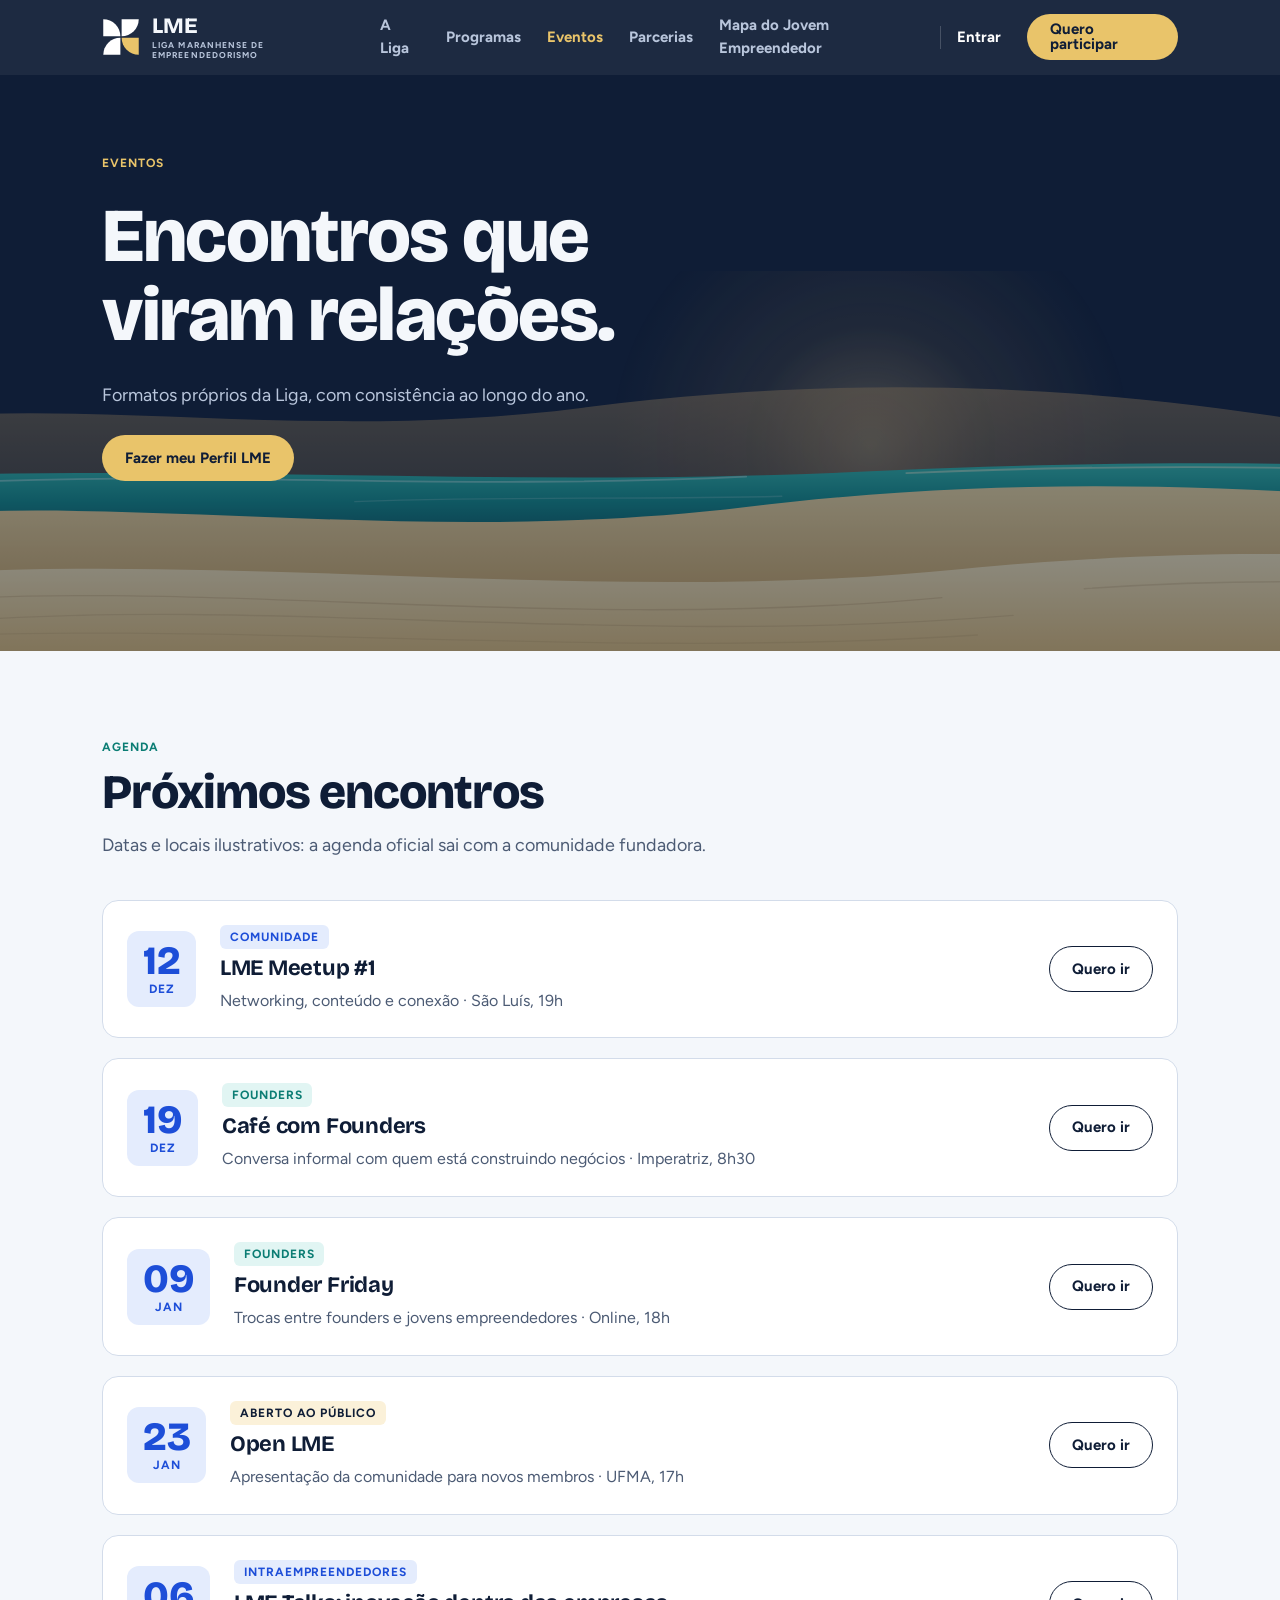
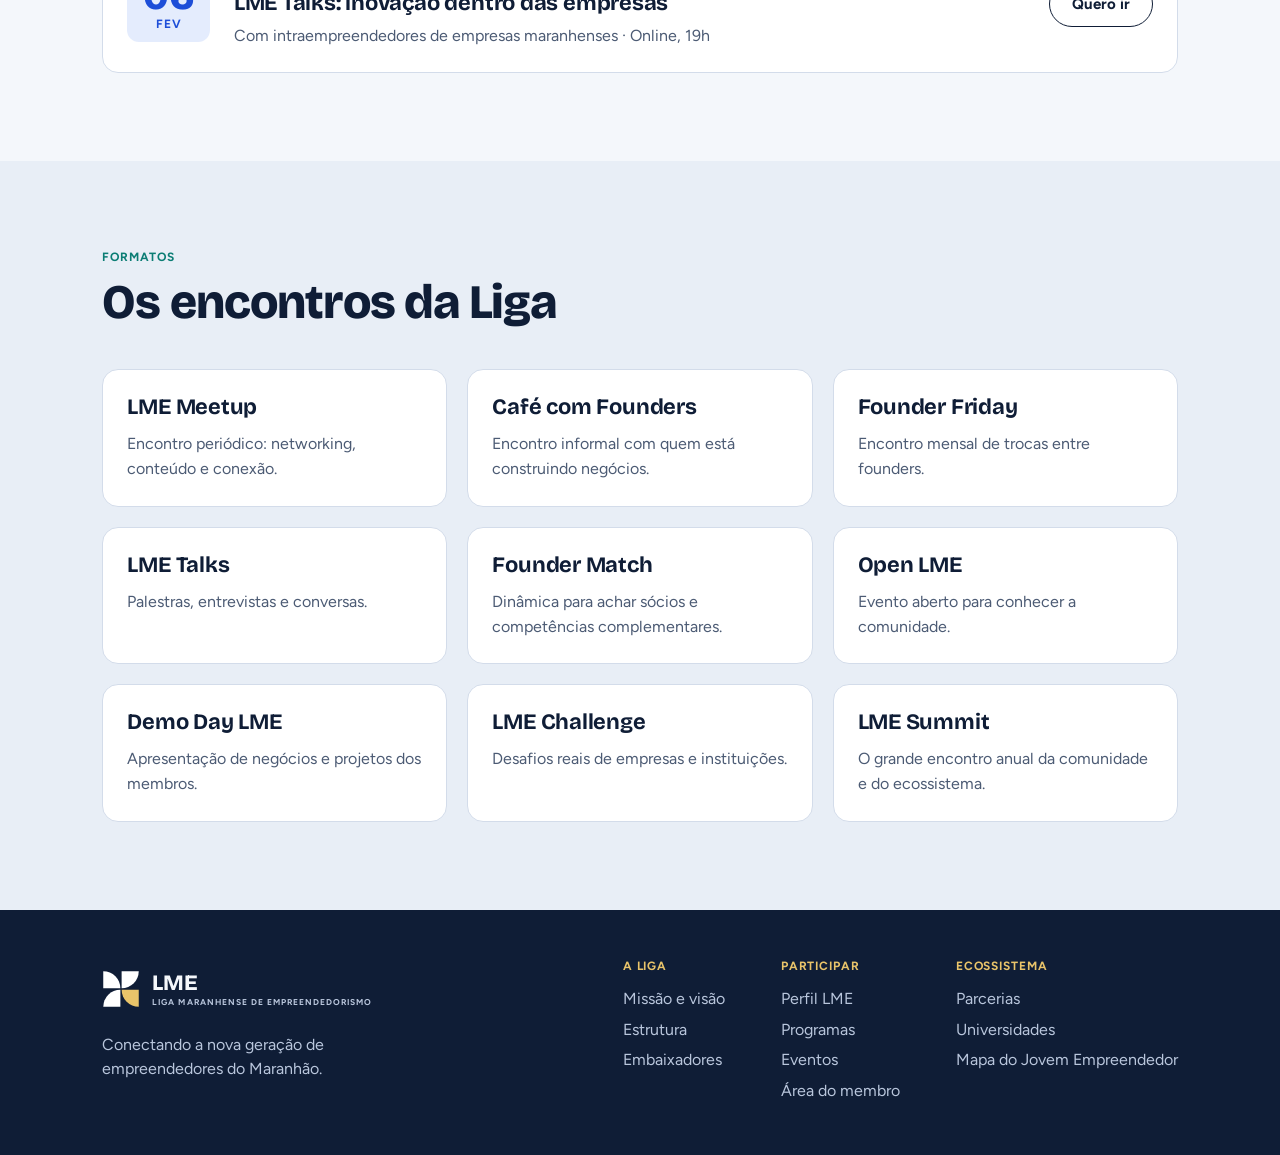
==== eventos.html @ a931ee5f "Site público e plataforma completa da LME Site público gerado a partir do Figma, com a nova marca, e" ====
<!doctype html>
<html lang="pt-BR">
<head>
<meta charset="utf-8">
<meta name="viewport" content="width=device-width, initial-scale=1">
<title>Eventos — LME</title>
<meta name="description" content="Meetups, Talks, Founder Friday, Demo Day e o LME Summit.">
<meta name="theme-color" content="#0f1d36">
<meta property="og:title" content="Eventos — LME">
<meta property="og:description" content="Meetups, Talks, Founder Friday, Demo Day e o LME Summit.">
<meta property="og:type" content="website">
<link rel="icon" href="favicon.svg" type="image/svg+xml">
<link rel="preconnect" href="https://fonts.googleapis.com">
<link rel="preconnect" href="https://fonts.gstatic.com" crossorigin>
<link rel="stylesheet" href="https://fonts.googleapis.com/css2?family=Bricolage+Grotesque:opsz,wght@12..96,700;12..96,800&family=Figtree:wght@400;700&display=swap">
<link rel="stylesheet" href="assets/lme.css">
<script src="assets/lme.js" defer></script>
</head>
<body>
<a class="skip" href="#conteudo">Pular para o conteúdo</a>
<header class="top">
  <div class="wrap">
    <a class="brand" href="index.html" aria-label="Liga Maranhense de Empreendedorismo, início"><svg class="mark" viewBox="0 0 48 48" aria-hidden="true" focusable="false"><path d="M1.6 23.2 V1.6 A21.599999999999998 21.599999999999998 0 0 1 23.2 23.2 Z" fill="#FFFFFF"/><path d="M24.8 1.6 H46.4 A21.599999999999998 21.599999999999998 0 0 1 24.8 23.2 Z" fill="#FFFFFF"/><path d="M46.4 24.8 V46.4 A21.599999999999998 21.599999999999998 0 0 1 24.8 24.8 Z" fill="#E9C46A"/><path d="M23.2 46.4 H1.6 A21.599999999999998 21.599999999999998 0 0 1 23.2 24.8 Z" fill="#FFFFFF"/></svg><span><b>LME</b><small>Liga Maranhense de Empreendedorismo</small></span></a>
    <button class="menu" type="button" aria-expanded="false" aria-controls="menu-principal" aria-label="Abrir menu"><span></span><span></span></button>
    <nav class="nav" id="menu-principal" aria-label="Principal"><a href="a-liga.html">A Liga</a><a href="programas.html">Programas</a><a href="eventos.html" aria-current="page">Eventos</a><a href="parcerias.html">Parcerias</a><a href="mapa.html">Mapa do Jovem Empreendedor</a><a class="nav-login" href="app/">Entrar</a><a class="btn sun" href="participar.html">Quero participar</a></nav>
  </div>
</header>
<main id="conteudo">
<section class="hero inner">
<div class="dunes" aria-hidden="true">
<svg class="l-sol" viewBox="0 0 2000 560" preserveAspectRatio="xMidYMax slice"><defs><radialGradient id="sol" cx="1180" cy="330" r="300" gradientUnits="userSpaceOnUse"><stop offset="0" stop-color="#F7D9A0" stop-opacity=".55"/><stop offset=".45" stop-color="#E9B96A" stop-opacity=".18"/><stop offset="1" stop-color="#E9B96A" stop-opacity="0"/></radialGradient></defs><rect width="2000" height="560" fill="url(#sol)"/></svg>
<svg class="l-fundo" viewBox="0 0 2000 560" preserveAspectRatio="xMidYMax slice"><defs><linearGradient id="fundo" x1="0" y1="250" x2="0" y2="420" gradientUnits="userSpaceOnUse"><stop offset="0" stop-color="#B89766"/><stop offset="1" stop-color="#5F5240"/></linearGradient></defs><path d="M0 312 C260 262 520 330 860 286 C1160 248 1420 262 1660 300 C1800 322 1910 300 2000 290 V560 H0Z" fill="url(#fundo)" fill-opacity=".55"/></svg>
<svg class="l-lagoa" viewBox="0 0 2000 560" preserveAspectRatio="xMidYMax slice"><defs><linearGradient id="lagoa" x1="0" y1="340" x2="0" y2="430" gradientUnits="userSpaceOnUse"><stop offset="0" stop-color="#3CC3B4"/><stop offset=".55" stop-color="#138C8A"/><stop offset="1" stop-color="#0B5D66"/></linearGradient></defs><path d="M0 368 C380 346 760 378 1180 358 C1520 342 1780 350 2000 362 V440 H0Z" fill="url(#lagoa)"/><g fill="none" stroke-linecap="round"><path d="M120 372 C420 356 700 380 1040 364" stroke="#fff" stroke-opacity=".35" stroke-width="2"/><path d="M1220 360 C1460 350 1640 352 1860 360" stroke="#FFF4D6" stroke-opacity=".45" stroke-width="2"/><path d="M600 392 C780 386 920 390 1080 386" stroke="#fff" stroke-opacity=".18" stroke-width="1.5"/></g></svg>
<svg class="l-meio" viewBox="0 0 2000 560" preserveAspectRatio="xMidYMax slice"><defs><linearGradient id="meio" x1="0" y1="360" x2="0" y2="520" gradientUnits="userSpaceOnUse"><stop offset="0" stop-color="#F1DCA6"/><stop offset="1" stop-color="#C79E5C"/></linearGradient></defs><path d="M0 418 C300 372 640 446 1040 398 C1360 360 1640 372 2000 410 V560 H0Z" fill="url(#meio)"/></svg>
<svg class="l-frente" viewBox="0 0 2000 560" preserveAspectRatio="xMidYMax slice"><defs><linearGradient id="frente" x1="0" y1="440" x2="0" y2="560" gradientUnits="userSpaceOnUse"><stop offset="0" stop-color="#F8E9C2"/><stop offset="1" stop-color="#E0BC78"/></linearGradient></defs><path d="M0 482 C420 438 840 512 1280 468 C1600 438 1820 452 2000 478 V560 H0Z" fill="url(#frente)"/><g fill="none" stroke="#8C6A3C" stroke-linecap="round" stroke-width="1.5"><path d="M80 506 C420 476 820 540 1260 500" stroke-opacity=".22"/><path d="M160 526 C520 500 900 556 1340 520" stroke-opacity=".18"/><path d="M60 546 C460 524 860 570 1300 542" stroke-opacity=".14"/><path d="M1420 490 C1620 476 1780 482 1960 498" stroke-opacity=".2"/></g></svg>
</div>
<div class="wrap"><p class="eyebrow" style="color:var(--duna)">Eventos</p><h1 class="display-xl">Encontros que viram relações.</h1><p class="lead">Formatos próprios da Liga, com consistência ao longo do ano.</p><div class="row"><a class="btn sun" href="participar.html">Fazer meu Perfil LME</a></div></div>
</section><section class="band"><div class="wrap stack"><div class="head"><p class="eyebrow">Agenda</p><h2 class="display-l">Próximos encontros</h2><p class="lead">Datas e locais ilustrativos: a agenda oficial sai com a comunidade fundadora.</p></div>
<div class="grid"><article class="card event"><div class="date"><b>12</b><span>DEZ</span></div><div class="info"><span class="badge ">Comunidade</span><h3 class="h3">LME Meetup #1</h3><p class="muted">Networking, conteúdo e conexão · São Luís, 19h</p></div><a class="btn secondary" href="participar.html">Quero ir</a></article><article class="card event"><div class="date"><b>19</b><span>DEZ</span></div><div class="info"><span class="badge lagoa">Founders</span><h3 class="h3">Café com Founders</h3><p class="muted">Conversa informal com quem está construindo negócios · Imperatriz, 8h30</p></div><a class="btn secondary" href="participar.html">Quero ir</a></article><article class="card event"><div class="date"><b>09</b><span>JAN</span></div><div class="info"><span class="badge lagoa">Founders</span><h3 class="h3">Founder Friday</h3><p class="muted">Trocas entre founders e jovens empreendedores · Online, 18h</p></div><a class="btn secondary" href="participar.html">Quero ir</a></article><article class="card event"><div class="date"><b>23</b><span>JAN</span></div><div class="info"><span class="badge duna">Aberto ao público</span><h3 class="h3">Open LME</h3><p class="muted">Apresentação da comunidade para novos membros · UFMA, 17h</p></div><a class="btn secondary" href="participar.html">Quero ir</a></article><article class="card event"><div class="date"><b>06</b><span>FEV</span></div><div class="info"><span class="badge ">Intraempreendedores</span><h3 class="h3">LME Talks: inovação dentro das empresas</h3><p class="muted">Com intraempreendedores de empresas maranhenses · Online, 19h</p></div><a class="btn secondary" href="participar.html">Quero ir</a></article></div>
</div></section>
<section class="band sunk"><div class="wrap stack"><div class="head"><p class="eyebrow">Formatos</p><h2 class="display-l">Os encontros da Liga</h2></div>
<div class="grid g3"><div class="card"><h3 class="h3">LME Meetup</h3><p class="muted">Encontro periódico: networking, conteúdo e conexão.</p></div><div class="card"><h3 class="h3">Café com Founders</h3><p class="muted">Encontro informal com quem está construindo negócios.</p></div><div class="card"><h3 class="h3">Founder Friday</h3><p class="muted">Encontro mensal de trocas entre founders.</p></div><div class="card"><h3 class="h3">LME Talks</h3><p class="muted">Palestras, entrevistas e conversas.</p></div><div class="card"><h3 class="h3">Founder Match</h3><p class="muted">Dinâmica para achar sócios e competências complementares.</p></div><div class="card"><h3 class="h3">Open LME</h3><p class="muted">Evento aberto para conhecer a comunidade.</p></div><div class="card"><h3 class="h3">Demo Day LME</h3><p class="muted">Apresentação de negócios e projetos dos membros.</p></div><div class="card"><h3 class="h3">LME Challenge</h3><p class="muted">Desafios reais de empresas e instituições.</p></div><div class="card"><h3 class="h3">LME Summit</h3><p class="muted">O grande encontro anual da comunidade e do ecossistema.</p></div></div>
</div></section>
</main>
<footer class="foot">
  <div class="wrap">
    <div style="display:grid;gap:12px;max-width:320px">
      <a class="brand" href="index.html"><svg class="mark" viewBox="0 0 48 48" aria-hidden="true" focusable="false"><path d="M1.6 23.2 V1.6 A21.599999999999998 21.599999999999998 0 0 1 23.2 23.2 Z" fill="#FFFFFF"/><path d="M24.8 1.6 H46.4 A21.599999999999998 21.599999999999998 0 0 1 24.8 23.2 Z" fill="#FFFFFF"/><path d="M46.4 24.8 V46.4 A21.599999999999998 21.599999999999998 0 0 1 24.8 24.8 Z" fill="#E9C46A"/><path d="M23.2 46.4 H1.6 A21.599999999999998 21.599999999999998 0 0 1 23.2 24.8 Z" fill="#FFFFFF"/></svg><span><b style="color:#f4f7fb">LME</b><small>Liga Maranhense de Empreendedorismo</small></span></a>
      <p>Conectando a nova geração de empreendedores do Maranhão.</p>
    </div>
    <div class="cols">
      <div><h4>A Liga</h4><ul><li><a href="a-liga.html">Missão e visão</a></li><li><a href="a-liga.html#estrutura">Estrutura</a></li><li><a href="parcerias.html#embaixadores">Embaixadores</a></li></ul></div>
      <div><h4>Participar</h4><ul><li><a href="participar.html">Perfil LME</a></li><li><a href="programas.html">Programas</a></li><li><a href="eventos.html">Eventos</a></li><li><a href="app/">Área do membro</a></li></ul></div>
      <div><h4>Ecossistema</h4><ul><li><a href="parcerias.html">Parcerias</a></li><li><a href="parcerias.html#universidades">Universidades</a></li><li><a href="mapa.html">Mapa do Jovem Empreendedor</a></li></ul></div>
    </div>
  </div>
</footer>
</body>
</html>
---- assets/lme.css ----
/* LME — tokens da página "00 Fundações" do Figma "LME — Produto completo". */
:root {
  --base: #f4f7fb;
  --surface: #ffffff;
  --sunk: #e8eef6;
  --night: #0f1d36;
  --ink: #0f1d36;
  --muted: #4c5b74;
  --on-night: #f4f7fb;
  --on-night-muted: #b9c6dc;
  --line: #d3dcea;
  --azulejo: #1d4ed8;
  --azulejo-hover: #1740b5;
  --azulejo-soft: #e4ecfd;
  --lagoa: #0e9f93;
  --lagoa-text: #0b7d74;
  --lagoa-soft: #e1f5f3;
  --duna: #e9c46a;
  --duna-hover: #ddb255;
  --duna-soft: #fbf1d9;
  --error: #a12626;
  --display: "Bricolage Grotesque", "Segoe UI", system-ui, sans-serif;
  --body: "Figtree", "Segoe UI", system-ui, sans-serif;
  --gutter: max(20px, min(160px, 8vw));
  --r: 16px;
  color-scheme: light;
}
* { box-sizing: border-box; }
html { scroll-behavior: smooth; }
body { margin: 0; background: var(--base); color: var(--ink); font: 400 16px/1.55 var(--body); overflow-x: hidden; }
img, svg { display: block; max-width: 100%; }
a { color: inherit; }
h1, h2, h3, p { margin: 0; }
h1, h2, h3 { font-family: var(--display); letter-spacing: -0.02em; line-height: 1.08; text-wrap: balance; }
ul { margin: 0; padding: 0; list-style: none; }
:focus-visible { outline: 3px solid var(--duna); outline-offset: 3px; border-radius: 6px; }
.skip { position: absolute; left: 16px; top: -60px; z-index: 50; background: var(--duna); color: var(--ink); padding: 10px 16px; border-radius: 999px; font-weight: 700; }
.skip:focus { top: 16px; }

/* Type */
.eyebrow { font: 700 12px/16px var(--body); letter-spacing: 0.08em; text-transform: uppercase; color: var(--lagoa-text); }
.dark .eyebrow { color: var(--duna); }
.display-xl { font-weight: 800; font-size: clamp(42px, 6.2vw, 76px); line-height: 1.04; }
.display-l { font-weight: 800; font-size: clamp(32px, 4vw, 48px); }
.h2 { font-weight: 700; font-size: clamp(26px, 2.6vw, 32px); line-height: 1.18; }
.h3 { font-weight: 700; font-size: 22px; line-height: 1.27; letter-spacing: -0.01em; }
.h4 { font: 700 17px/1.4 var(--body); letter-spacing: 0; }
.lead { font-size: clamp(17px, 1.4vw, 18px); line-height: 1.6; color: var(--muted); max-width: 62ch; }
.muted { color: var(--muted); }
.small { font-size: 14px; line-height: 1.45; }
.dark .lead, .dark .muted { color: var(--on-night-muted); }

/* Layout */
.band { padding: 88px var(--gutter); position: relative; }
.band.sunk { background: var(--sunk); }
.band.dark { background: var(--night); color: var(--on-night); }
.band.sun { background: var(--duna-soft); }
.wrap { max-width: 1120px; margin: 0 auto; }
.stack { display: grid; gap: 40px; }
.head { display: grid; gap: 12px; }
.grid { display: grid; gap: 20px; }
.g2 { grid-template-columns: repeat(2, minmax(0, 1fr)); }
.g3 { grid-template-columns: repeat(3, minmax(0, 1fr)); }
.g4 { grid-template-columns: repeat(4, minmax(0, 1fr)); }
.g5 { grid-template-columns: repeat(5, minmax(0, 1fr)); }
.row { display: flex; flex-wrap: wrap; gap: 12px; align-items: center; }

/* Header */
.top { position: sticky; top: 0; z-index: 30; background: rgba(15, 29, 54, 0.94); backdrop-filter: blur(10px); -webkit-backdrop-filter: blur(10px); color: var(--on-night); padding: 14px var(--gutter); }
.top .wrap { display: flex; align-items: center; justify-content: space-between; gap: 20px; }
.brand { display: inline-flex; align-items: center; gap: 12px; text-decoration: none; }
.brand .mark { width: 38px; height: 38px; flex: none; }
.brand b { display: block; font: 800 22px/1 var(--display); letter-spacing: -0.02em; }
.brand small { display: block; margin-top: 3px; font: 700 8.5px/1.2 var(--body); letter-spacing: 0.12em; text-transform: uppercase; color: var(--on-night-muted); }
.nav { display: flex; align-items: center; gap: 26px; }
.nav a:not(.btn) { color: var(--on-night-muted); text-decoration: none; font-weight: 700; font-size: 15px; transition: color .15s; }
.nav a:not(.btn):hover, .nav a[aria-current="page"] { color: var(--duna); }
.nav a.nav-login { color: #fff; padding-left: 16px; border-left: 1px solid rgba(255, 255, 255, .18); }
.nav a.nav-login:hover { color: var(--duna); }
.menu { display: none; background: none; border: 0; color: var(--on-night); width: 44px; height: 44px; cursor: pointer; }
.menu span { display: block; width: 22px; height: 2px; margin: 5px auto; background: currentColor; border-radius: 2px; transition: transform .2s; }

/* Buttons (variantes do componente Button, com o hover do Figma) */
.btn { display: inline-flex; align-items: center; justify-content: center; gap: 8px; min-height: 46px; padding: 0 22px; border-radius: 999px; font: 700 15px/1 var(--body); text-decoration: none; border: 1.5px solid transparent; cursor: pointer; transition: background-color .16s ease-out, box-shadow .16s ease-out, transform .16s ease-out; }
.btn.primary { background: var(--azulejo); color: #fff; }
.btn.primary:hover { background: var(--azulejo-hover); box-shadow: 0 6px 16px -4px rgba(29, 78, 216, .45); }
.btn.sun { background: var(--duna); color: var(--ink); }
.btn.sun:hover { background: var(--duna-hover); box-shadow: 0 6px 16px -4px rgba(184, 134, 46, .45); }
.btn.secondary { border-color: var(--ink); color: var(--ink); background: transparent; }
.btn.secondary:hover { background: var(--sunk); }
.btn.on-night { border-color: var(--on-night); color: var(--on-night); background: transparent; }
.btn.on-night:hover { background: rgba(255, 255, 255, .12); }
.btn:active { transform: translateY(1px); }
.btn[disabled] { opacity: .6; cursor: progress; }

/* Hero + dunas */
.hero { background: var(--night); color: var(--on-night); padding: 104px var(--gutter) 250px; position: relative; overflow: hidden; isolation: isolate; }
.hero.inner { padding: 80px var(--gutter) 170px; }
.hero .wrap { display: grid; gap: 26px; justify-items: start; position: relative; z-index: 1; }
.hero h1 { max-width: 15ch; }
.hero.inner h1 { max-width: 20ch; }
.hero .lead { color: var(--on-night-muted); }
.facts { display: flex; flex-wrap: wrap; gap: 8px 28px; color: var(--on-night-muted); font-size: 14px; }
.facts span::before { content: ""; display: inline-block; width: 7px; height: 7px; margin-right: 8px; border-radius: 50%; background: var(--lagoa); vertical-align: 1px; }
.dunes { position: absolute; inset: auto 0 0 0; height: 560px; z-index: -1; pointer-events: none; }
.hero.inner .dunes { height: 380px; opacity: .55; }
.dunes svg { position: absolute; bottom: 0; left: -14%; width: 139%; max-width: none; height: 100%; will-change: transform; }
@keyframes drift-1 { to { transform: translateX(-1.4%); } }
@keyframes drift-2 { to { transform: translateX(-2.6%); } }
@keyframes drift-3 { to { transform: translateX(-4.2%); } }
@keyframes drift-4 { to { transform: translateX(-6.6%); } }
@keyframes glow { to { transform: translateY(-2.5%); opacity: 1; } }
.dunes .l-sol { opacity: .85; animation: glow 7s ease-in-out infinite alternate; }
.dunes .l-fundo { animation: drift-1 7s ease-in-out infinite alternate; }
.dunes .l-lagoa { animation: drift-2 7s ease-in-out infinite alternate; }
.dunes .l-meio { animation: drift-3 7s ease-in-out infinite alternate; }
.dunes .l-frente { animation: drift-4 7s ease-in-out infinite alternate; }
/* Entrada: o texto do hero aparece e sobe 28 px em 0,8 s */
@keyframes enter { from { opacity: 0; transform: translateY(28px); } }
.hero .wrap > * { animation: enter .8s cubic-bezier(.2, .7, .2, 1) both; }
.hero .wrap > :nth-child(2) { animation-delay: .06s; }
.hero .wrap > :nth-child(3) { animation-delay: .12s; }
.hero .wrap > :nth-child(n+4) { animation-delay: .18s; }

/* Cards */
.card { background: var(--surface); border: 1px solid var(--line); border-radius: var(--r); padding: 24px; display: grid; gap: 10px; align-content: start; transition: border-color .2s, box-shadow .2s, transform .2s; }
a.card { text-decoration: none; }
a.card:hover { border-color: var(--azulejo); box-shadow: 0 10px 28px -16px rgba(15, 29, 54, .35); transform: translateY(-2px); }
.card .h3.blue, .verb { color: var(--azulejo); }
.verb { font: 800 clamp(32px, 3.4vw, 48px)/1 var(--display); letter-spacing: -0.02em; }
.badge { display: inline-flex; width: fit-content; max-width: 100%; padding: 4px 10px; border-radius: 6px; font: 700 12px/16px var(--body); letter-spacing: .08em; text-transform: uppercase; background: var(--azulejo-soft); color: var(--azulejo); }
.badge.lagoa { background: var(--lagoa-soft); color: var(--lagoa-text); }
.badge.duna { background: var(--duna-soft); color: var(--ink); }
.tag { display: inline-flex; padding: 5px 12px; border-radius: 999px; background: var(--sunk); font-size: 14px; }
.core { background: var(--azulejo); color: #fff; border-color: transparent; padding: 32px; position: relative; overflow: hidden; }
.core p { color: #fff; opacity: .92; font-size: 18px; }
.pillars { display: grid; grid-template-columns: minmax(0, .9fr) minmax(0, 2fr); gap: 20px; }
.check li { display: flex; gap: 10px; padding: 4px 0; }
.check li::before { content: "✓"; color: var(--lagoa); font-weight: 700; }
.quote { font: 700 clamp(22px, 2.4vw, 30px)/1.3 var(--display); letter-spacing: -0.01em; max-width: 34ch; }

/* Eventos */
.event { display: flex; gap: 24px; align-items: center; }
.date { display: grid; justify-items: center; padding: 10px 16px; border-radius: 12px; background: var(--azulejo-soft); color: var(--azulejo); flex: none; }
.date b { font: 800 40px/1 var(--display); letter-spacing: -0.02em; }
.date span { font: 700 12px/16px var(--body); letter-spacing: .08em; }
.event .info { flex: 1; min-width: 0; display: grid; gap: 6px; }

/* Forms */
.form { background: var(--surface); border: 1px solid var(--line); border-radius: 20px; padding: 32px; display: grid; gap: 22px; min-width: 0; color: var(--ink); }
fieldset { border: 0; padding: 0; margin: 0; display: grid; gap: 14px; min-width: 0; }
legend { font: 700 20px/1.2 var(--display); padding: 0; margin-bottom: 4px; }
.field { display: grid; gap: 6px; min-width: 0; align-content: start; }
label, .label { font-weight: 700; font-size: 15px; }
.opt { font-weight: 400; color: var(--muted); }
input[type=text], input[type=email], input[type=tel], input[type=number], select, textarea { width: 100%; font: 400 16px/1.4 var(--body); color: var(--ink); background: var(--base); border: 1.5px solid var(--line); border-radius: 10px; padding: 11px 13px; }
textarea { min-height: 88px; resize: vertical; }
input:focus, select:focus, textarea:focus { outline: none; border-color: var(--azulejo); box-shadow: 0 0 0 3px rgba(29, 78, 216, .2); }
[aria-invalid="true"] { border-color: var(--error) !important; }
.err { color: var(--error); font-size: 14px; font-weight: 700; }
.help { font-size: 14px; color: var(--muted); }
.two { display: grid; grid-template-columns: 1fr 1fr; gap: 14px; }
.chips { display: grid; grid-template-columns: 1fr 1fr; gap: 10px; }
.chip { display: flex; gap: 10px; align-items: flex-start; padding: 12px 14px; border: 1.5px solid var(--line); border-radius: 12px; background: var(--base); cursor: pointer; }
.chip input { margin-top: 3px; width: 18px; height: 18px; accent-color: var(--azulejo); flex: none; }
.chip:has(input:checked) { border-color: var(--azulejo); background: var(--azulejo-soft); }
.chip b { display: block; font-size: 15px; }
.chip span span { font-size: 13.5px; color: var(--muted); }
.consent { display: flex; gap: 10px; align-items: flex-start; font-size: 15px; }
.consent input { margin-top: 3px; width: 18px; height: 18px; accent-color: var(--azulejo); flex: none; }
.status { padding: 14px 16px; border-radius: 12px; font-weight: 700; font-size: 15px; }
.status.ok { background: var(--lagoa-soft); color: var(--lagoa-text); }
.status.bad { background: #fdecec; color: var(--error); }
.status.info { background: var(--sunk); }
.split { display: grid; grid-template-columns: minmax(0, .8fr) minmax(0, 1.2fr); gap: 56px; align-items: start; }
.steps li { display: flex; gap: 14px; align-items: flex-start; }
.steps .n { width: 32px; height: 32px; flex: none; display: grid; place-items: center; border-radius: 50%; background: var(--azulejo); color: #fff; font-weight: 700; }

/* Footer */
.foot { background: var(--night); color: var(--on-night-muted); padding: 48px var(--gutter); }
.foot .wrap { display: flex; flex-wrap: wrap; justify-content: space-between; gap: 32px; }
.foot .cols { display: flex; flex-wrap: wrap; gap: 56px; }
.foot h4 { margin: 0 0 10px; font: 700 12px/16px var(--body); letter-spacing: .08em; text-transform: uppercase; color: var(--duna); }
.foot li { padding: 3px 0; }
.foot a { text-decoration: none; }
.foot a:hover { color: var(--on-night); }

@media (max-width: 1000px) {
  .g4, .g5 { grid-template-columns: repeat(2, minmax(0, 1fr)); }
  .pillars, .split { grid-template-columns: minmax(0, 1fr); }
}
@media (max-width: 760px) {
  .band { padding-block: 64px; }
  .hero { padding-top: 56px; padding-bottom: 170px; }
  .dunes { height: 300px; }
  .hero.inner .dunes { height: 220px; }
  .g2, .g3, .g4, .g5, .two, .chips { grid-template-columns: minmax(0, 1fr); }
  .menu { display: block; }
  .nav { display: none; position: absolute; top: 100%; left: 0; right: 0; flex-direction: column; align-items: stretch; gap: 0; padding: 8px var(--gutter) 20px; background: var(--night); }
  .nav.open { display: flex; }
  .nav a:not(.btn) { padding: 13px 0; border-bottom: 1px solid rgba(255, 255, 255, .08); font-size: 16px; }
  .nav .btn { margin-top: 14px; }
  .nav a.nav-login { padding-left: 0; border-left: 0; }
  .top[data-open="true"] .menu span:first-child { transform: translateY(3.5px) rotate(45deg); }
  .top[data-open="true"] .menu span:last-child { transform: translateY(-3.5px) rotate(-45deg); }
  .brand small { display: none; }
  .row .btn, .hero .btn { flex: 1 1 100%; }
  .event { flex-wrap: wrap; }
  .form { padding: 22px; }
}
@media (prefers-reduced-motion: reduce) {
  html { scroll-behavior: auto; }
  *, *::before, *::after { animation: none !important; transition: none !important; }
}
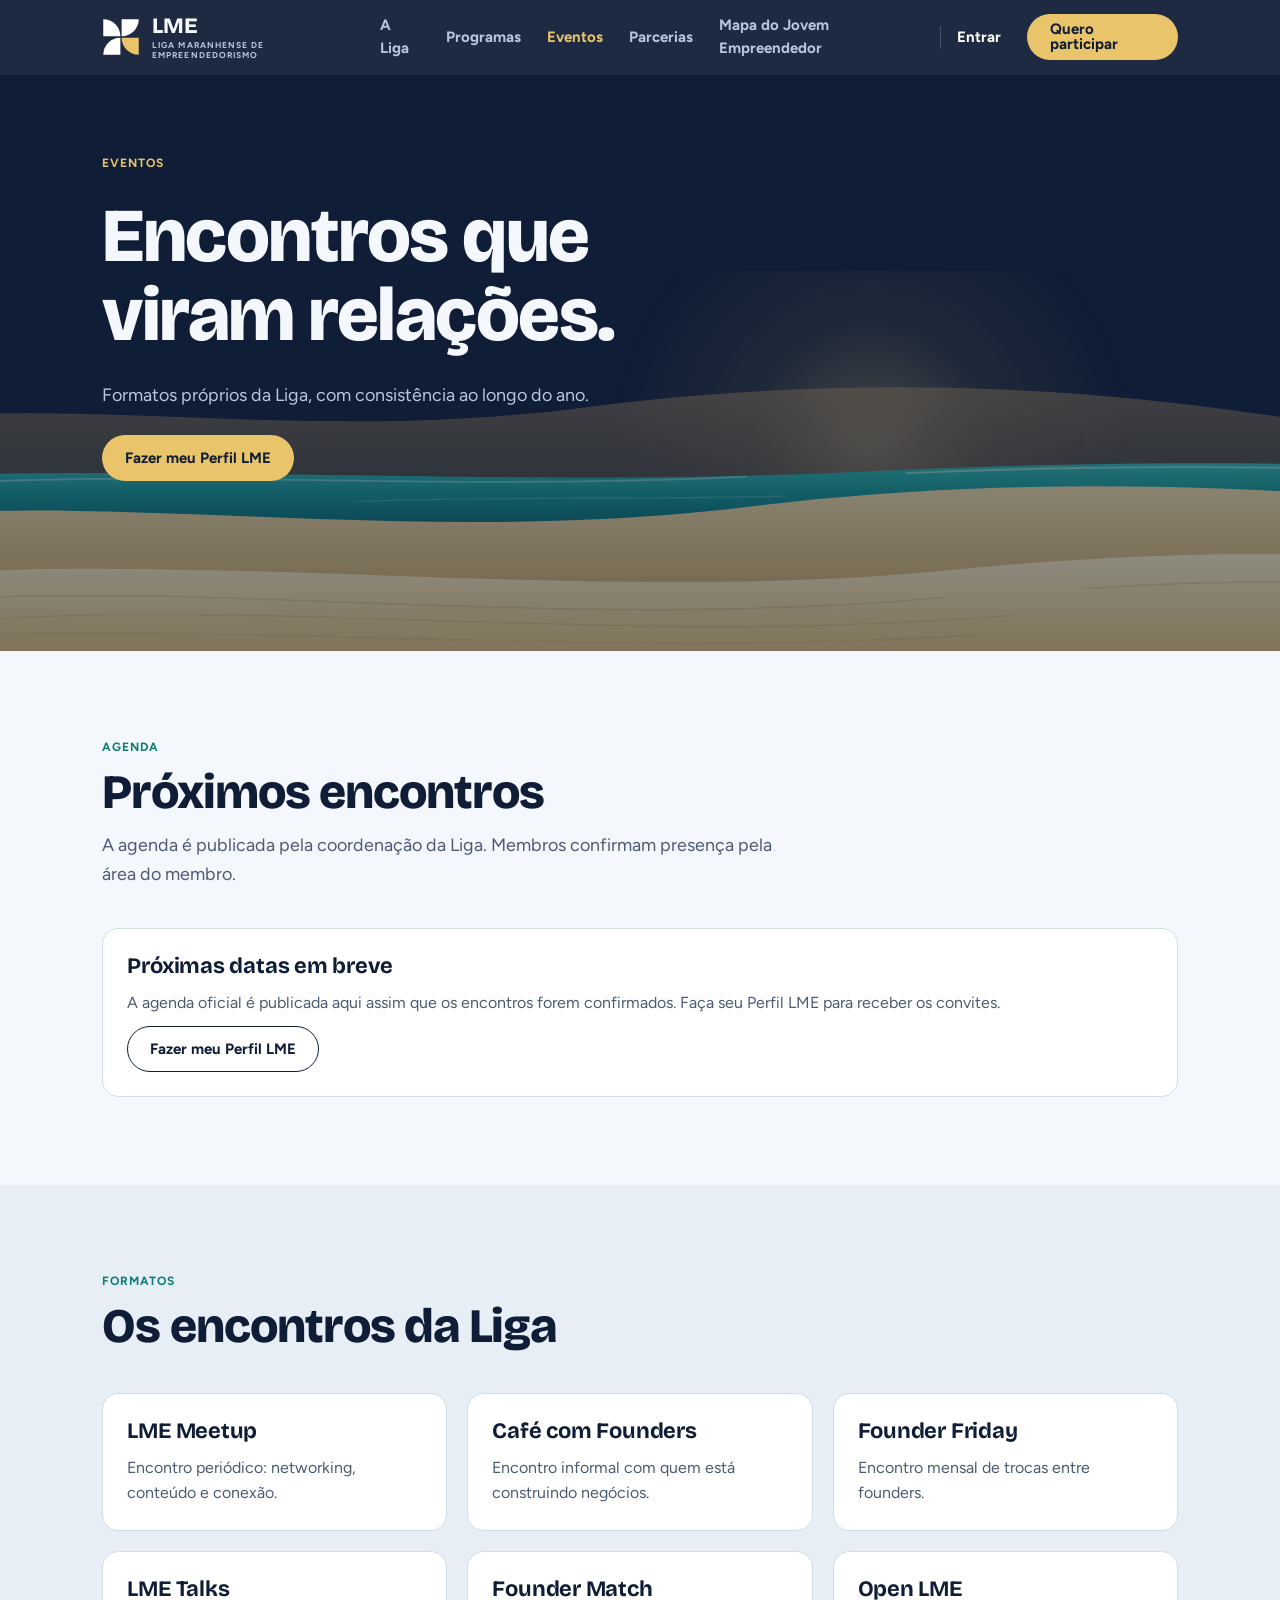
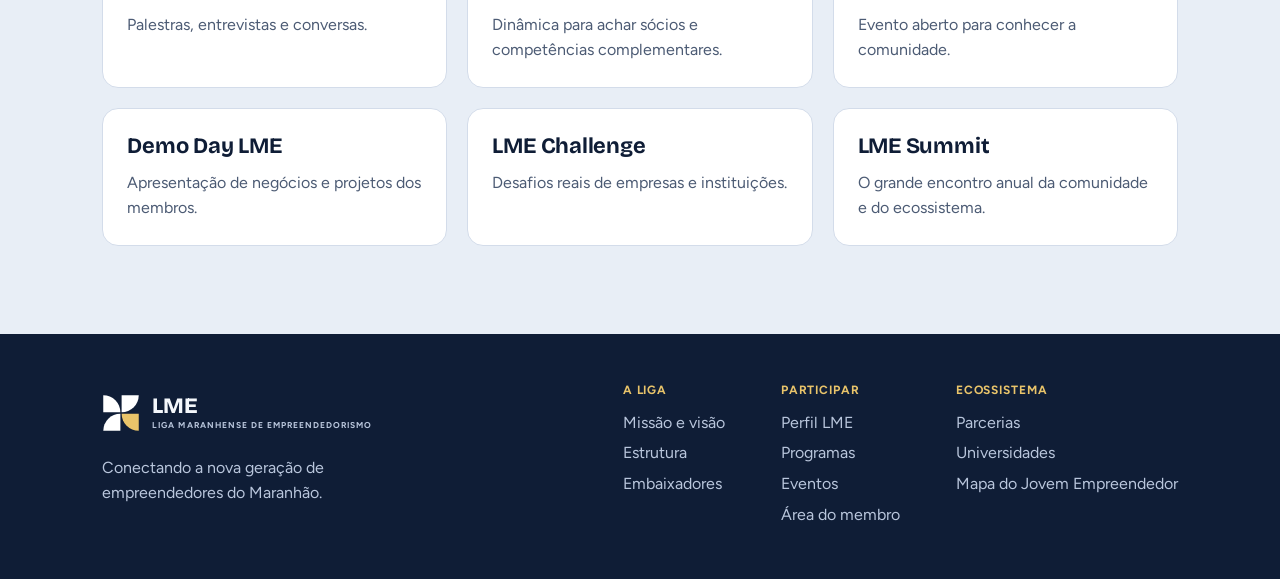
==== commit 5266150f: "Remove dados fictícios e prepara o app para o Supabase - Sem modo demonstração: o app publicado usa " ====
--- a/eventos.html
+++ b/eventos.html
@@ -15,6 +15,7 @@
 <link rel="stylesheet" href="https://fonts.googleapis.com/css2?family=Bricolage+Grotesque:opsz,wght@12..96,700;12..96,800&family=Figtree:wght@400;700&display=swap">
 <link rel="stylesheet" href="assets/lme.css">
 <script src="assets/lme.js" defer></script>
+<script type="module" src="assets/agenda.js"></script>
 </head>
 <body>
 <a class="skip" href="#conteudo">Pular para o conteúdo</a>
@@ -35,8 +36,8 @@
 <svg class="l-frente" viewBox="0 0 2000 560" preserveAspectRatio="xMidYMax slice"><defs><linearGradient id="frente" x1="0" y1="440" x2="0" y2="560" gradientUnits="userSpaceOnUse"><stop offset="0" stop-color="#F8E9C2"/><stop offset="1" stop-color="#E0BC78"/></linearGradient></defs><path d="M0 482 C420 438 840 512 1280 468 C1600 438 1820 452 2000 478 V560 H0Z" fill="url(#frente)"/><g fill="none" stroke="#8C6A3C" stroke-linecap="round" stroke-width="1.5"><path d="M80 506 C420 476 820 540 1260 500" stroke-opacity=".22"/><path d="M160 526 C520 500 900 556 1340 520" stroke-opacity=".18"/><path d="M60 546 C460 524 860 570 1300 542" stroke-opacity=".14"/><path d="M1420 490 C1620 476 1780 482 1960 498" stroke-opacity=".2"/></g></svg>
 </div>
 <div class="wrap"><p class="eyebrow" style="color:var(--duna)">Eventos</p><h1 class="display-xl">Encontros que viram relações.</h1><p class="lead">Formatos próprios da Liga, com consistência ao longo do ano.</p><div class="row"><a class="btn sun" href="participar.html">Fazer meu Perfil LME</a></div></div>
-</section><section class="band"><div class="wrap stack"><div class="head"><p class="eyebrow">Agenda</p><h2 class="display-l">Próximos encontros</h2><p class="lead">Datas e locais ilustrativos: a agenda oficial sai com a comunidade fundadora.</p></div>
-<div class="grid"><article class="card event"><div class="date"><b>12</b><span>DEZ</span></div><div class="info"><span class="badge ">Comunidade</span><h3 class="h3">LME Meetup #1</h3><p class="muted">Networking, conteúdo e conexão · São Luís, 19h</p></div><a class="btn secondary" href="participar.html">Quero ir</a></article><article class="card event"><div class="date"><b>19</b><span>DEZ</span></div><div class="info"><span class="badge lagoa">Founders</span><h3 class="h3">Café com Founders</h3><p class="muted">Conversa informal com quem está construindo negócios · Imperatriz, 8h30</p></div><a class="btn secondary" href="participar.html">Quero ir</a></article><article class="card event"><div class="date"><b>09</b><span>JAN</span></div><div class="info"><span class="badge lagoa">Founders</span><h3 class="h3">Founder Friday</h3><p class="muted">Trocas entre founders e jovens empreendedores · Online, 18h</p></div><a class="btn secondary" href="participar.html">Quero ir</a></article><article class="card event"><div class="date"><b>23</b><span>JAN</span></div><div class="info"><span class="badge duna">Aberto ao público</span><h3 class="h3">Open LME</h3><p class="muted">Apresentação da comunidade para novos membros · UFMA, 17h</p></div><a class="btn secondary" href="participar.html">Quero ir</a></article><article class="card event"><div class="date"><b>06</b><span>FEV</span></div><div class="info"><span class="badge ">Intraempreendedores</span><h3 class="h3">LME Talks: inovação dentro das empresas</h3><p class="muted">Com intraempreendedores de empresas maranhenses · Online, 19h</p></div><a class="btn secondary" href="participar.html">Quero ir</a></article></div>
+</section><section class="band"><div class="wrap stack"><div class="head"><p class="eyebrow">Agenda</p><h2 class="display-l">Próximos encontros</h2><p class="lead">A agenda é publicada pela coordenação da Liga. Membros confirmam presença pela área do membro.</p></div>
+<div class="grid" data-agenda="8"><p class="muted">Carregando a agenda…</p></div>
 </div></section>
 <section class="band sunk"><div class="wrap stack"><div class="head"><p class="eyebrow">Formatos</p><h2 class="display-l">Os encontros da Liga</h2></div>
 <div class="grid g3"><div class="card"><h3 class="h3">LME Meetup</h3><p class="muted">Encontro periódico: networking, conteúdo e conexão.</p></div><div class="card"><h3 class="h3">Café com Founders</h3><p class="muted">Encontro informal com quem está construindo negócios.</p></div><div class="card"><h3 class="h3">Founder Friday</h3><p class="muted">Encontro mensal de trocas entre founders.</p></div><div class="card"><h3 class="h3">LME Talks</h3><p class="muted">Palestras, entrevistas e conversas.</p></div><div class="card"><h3 class="h3">Founder Match</h3><p class="muted">Dinâmica para achar sócios e competências complementares.</p></div><div class="card"><h3 class="h3">Open LME</h3><p class="muted">Evento aberto para conhecer a comunidade.</p></div><div class="card"><h3 class="h3">Demo Day LME</h3><p class="muted">Apresentação de negócios e projetos dos membros.</p></div><div class="card"><h3 class="h3">LME Challenge</h3><p class="muted">Desafios reais de empresas e instituições.</p></div><div class="card"><h3 class="h3">LME Summit</h3><p class="muted">O grande encontro anual da comunidade e do ecossistema.</p></div></div>
